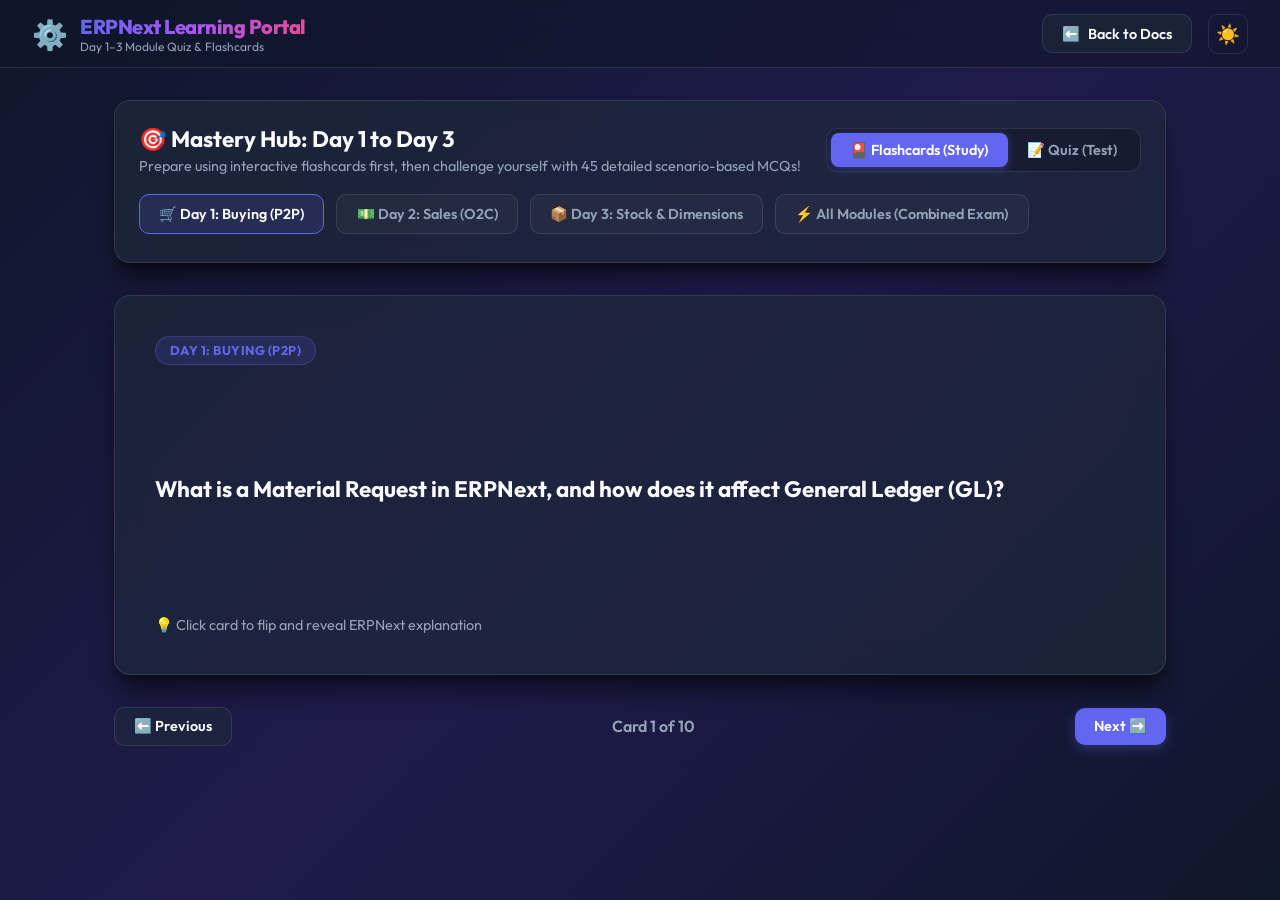
==== quizNow.html @ 6af9ea5b "Quiz Feature" ====
<!DOCTYPE html>
<html lang="en" data-theme="dark">
<head>
  <meta charset="UTF-8">
  <meta name="viewport" content="width=device-width, initial-scale=1.0">
  <title>ERPNext Mastery Quiz & Flashcards (Day 1-3)</title>
  <!-- Google Fonts -->
  <link rel="preconnect" href="https://fonts.googleapis.com">
  <link rel="preconnect" href="https://fonts.gstatic.com" crossorigin>
  <link href="https://fonts.googleapis.com/css2?family=Outfit:wght@300;400;500;600;700;800&family=JetBrains+Mono:wght@400;500;600&display=swap" rel="stylesheet">
  
  <style>
    :root {
      --bg-gradient: linear-gradient(135deg, #0f172a 0%, #1e1b4b 50%, #0f172a 100%);
      --bg-card: rgba(30, 41, 59, 0.7);
      --bg-card-hover: rgba(51, 65, 85, 0.8);
      --border-color: rgba(255, 255, 255, 0.1);
      --text-main: #f8fafc;
      --text-muted: #94a3b8;
      --accent-primary: #6366f1;
      --accent-hover: #4f46e5;
      --accent-light: rgba(99, 102, 241, 0.15);
      
      --color-correct: #10b981;
      --color-correct-bg: rgba(16, 185, 129, 0.15);
      --color-correct-border: #10b981;
      
      --color-wrong: #f43f5e;
      --color-wrong-bg: rgba(244, 63, 94, 0.15);
      --color-wrong-border: #f43f5e;
      
      --color-info: #3b82f6;
      --color-info-bg: rgba(59, 130, 246, 0.15);
      
      --shadow-lg: 0 20px 25px -5px rgba(0, 0, 0, 0.5), 0 8px 10px -6px rgba(0, 0, 0, 0.5);
      --radius: 16px;
    }

    [data-theme="light"] {
      --bg-gradient: linear-gradient(135deg, #f8fafc 0%, #e2e8f0 50%, #f1f5f9 100%);
      --bg-card: rgba(255, 255, 255, 0.85);
      --bg-card-hover: rgba(241, 245, 249, 0.95);
      --border-color: rgba(0, 0, 0, 0.1);
      --text-main: #0f172a;
      --text-muted: #64748b;
      --accent-primary: #4f46e5;
      --accent-hover: #4338ca;
      --accent-light: rgba(79, 70, 229, 0.1);
      
      --color-correct-bg: rgba(16, 185, 129, 0.12);
      --color-wrong-bg: rgba(244, 63, 94, 0.12);
      --shadow-lg: 0 20px 25px -5px rgba(0, 0, 0, 0.08);
    }

    * {
      box-sizing: border-box;
      margin: 0;
      padding: 0;
      font-family: 'Outfit', -apple-system, BlinkMacSystemFont, sans-serif;
    }

    body {
      background: var(--bg-gradient);
      color: var(--text-main);
      min-height: 100vh;
      display: flex;
      flex-direction: column;
      padding-bottom: 3rem;
      transition: background 0.3s ease;
    }

    code, pre {
      font-family: 'JetBrains Mono', monospace;
    }

    /* Top Navigation Header */
    .header {
      background: rgba(15, 23, 42, 0.6);
      backdrop-filter: blur(16px);
      border-bottom: 1px solid var(--border-color);
      position: sticky;
      top: 0;
      z-index: 100;
      padding: 0.85rem 2rem;
      display: flex;
      justify-content: space-between;
      align-items: center;
    }

    .brand {
      display: flex;
      align-items: center;
      gap: 0.75rem;
      text-decoration: none;
      color: var(--text-main);
    }

    .brand-logo {
      font-size: 1.8rem;
    }

    .brand-title {
      font-size: 1.25rem;
      font-weight: 800;
      letter-spacing: -0.5px;
      background: linear-gradient(90deg, #6366f1, #a855f7, #ec4899);
      -webkit-background-clip: text;
      -webkit-text-fill-color: transparent;
    }

    .header-actions {
      display: flex;
      align-items: center;
      gap: 1rem;
    }

    .btn {
      padding: 0.6rem 1.2rem;
      border-radius: 10px;
      font-weight: 600;
      font-size: 0.9rem;
      cursor: pointer;
      border: none;
      transition: all 0.2s ease;
      display: inline-flex;
      align-items: center;
      gap: 0.5rem;
      text-decoration: none;
    }

    .btn-primary {
      background: var(--accent-primary);
      color: #fff;
      box-shadow: 0 4px 12px rgba(99, 102, 241, 0.3);
    }

    .btn-primary:hover {
      background: var(--accent-hover);
      transform: translateY(-2px);
    }

    .btn-secondary {
      background: var(--bg-card);
      color: var(--text-main);
      border: 1px solid var(--border-color);
    }

    .btn-secondary:hover {
      background: var(--bg-card-hover);
      transform: translateY(-1px);
    }

    .theme-toggle-btn {
      background: transparent;
      border: 1px solid var(--border-color);
      color: var(--text-main);
      width: 40px;
      height: 40px;
      border-radius: 10px;
      cursor: pointer;
      display: flex;
      align-items: center;
      justify-content: center;
      font-size: 1.2rem;
    }

    /* Container */
    .main-container {
      max-width: 1100px;
      margin: 2rem auto;
      padding: 0 1.5rem;
      width: 100%;
    }

    /* App Control Bar */
    .control-card {
      background: var(--bg-card);
      backdrop-filter: blur(12px);
      border: 1px solid var(--border-color);
      border-radius: var(--radius);
      padding: 1.5rem;
      margin-bottom: 2rem;
      box-shadow: var(--shadow-lg);
    }

    .control-header {
      display: flex;
      justify-content: space-between;
      align-items: center;
      flex-wrap: wrap;
      gap: 1rem;
      margin-bottom: 1.2rem;
    }

    .control-title {
      font-size: 1.4rem;
      font-weight: 700;
    }

    .mode-switch {
      display: flex;
      background: rgba(0, 0, 0, 0.2);
      padding: 4px;
      border-radius: 12px;
      border: 1px solid var(--border-color);
    }

    .mode-btn {
      padding: 0.5rem 1.2rem;
      border-radius: 8px;
      border: none;
      background: transparent;
      color: var(--text-muted);
      font-weight: 600;
      font-size: 0.9rem;
      cursor: pointer;
      transition: all 0.2s ease;
    }

    .mode-btn.active {
      background: var(--accent-primary);
      color: #fff;
      box-shadow: 0 2px 8px rgba(99, 102, 241, 0.4);
    }

    /* Module Tabs */
    .module-tabs {
      display: flex;
      gap: 0.75rem;
      overflow-x: auto;
      padding-bottom: 4px;
    }

    .module-tab {
      padding: 0.6rem 1.2rem;
      border-radius: 10px;
      border: 1px solid var(--border-color);
      background: rgba(255, 255, 255, 0.03);
      color: var(--text-muted);
      font-weight: 600;
      font-size: 0.9rem;
      cursor: pointer;
      white-space: nowrap;
      transition: all 0.2s ease;
    }

    .module-tab:hover {
      background: rgba(255, 255, 255, 0.08);
      color: var(--text-main);
    }

    .module-tab.active {
      background: var(--accent-light);
      border-color: var(--accent-primary);
      color: var(--text-main);
    }

    /* ------------------------------------------------------------- */
    /* FLASHCARD MODE STYLES                                         */
    /* ------------------------------------------------------------- */
    .flashcard-wrapper {
      perspective: 1000px;
      margin: 2rem 0;
    }

    .flashcard {
      width: 100%;
      min-height: 380px;
      position: relative;
      transform-style: preserve-3d;
      transition: transform 0.6s cubic-bezier(0.4, 0, 0.2, 1);
      cursor: pointer;
      border-radius: var(--radius);
    }

    .flashcard.flipped {
      transform: rotateY(180deg);
    }

    .flashcard-face {
      position: absolute;
      top: 0;
      left: 0;
      width: 100%;
      height: 100%;
      backface-visibility: hidden;
      border-radius: var(--radius);
      border: 1px solid var(--border-color);
      background: var(--bg-card);
      backdrop-filter: blur(16px);
      box-shadow: var(--shadow-lg);
      padding: 2.5rem;
      display: flex;
      flex-direction: column;
      justify-content: space-between;
    }

    .flashcard-back {
      transform: rotateY(180deg);
      background: rgba(15, 23, 42, 0.95);
      border-color: var(--accent-primary);
    }

    [data-theme="light"] .flashcard-back {
      background: #ffffff;
    }

    .flashcard-badge {
      align-self: flex-start;
      padding: 0.35rem 0.85rem;
      border-radius: 20px;
      font-size: 0.8rem;
      font-weight: 700;
      text-transform: uppercase;
      letter-spacing: 0.5px;
      background: var(--accent-light);
      color: var(--accent-primary);
      border: 1px solid rgba(99, 102, 241, 0.3);
    }

    .flashcard-question {
      font-size: 1.4rem;
      font-weight: 700;
      line-height: 1.5;
      margin: 1.5rem 0;
    }

    .flashcard-hint {
      color: var(--text-muted);
      font-size: 0.9rem;
      display: flex;
      align-items: center;
      gap: 0.5rem;
    }

    .flashcard-answer-text {
      font-size: 1.1rem;
      line-height: 1.6;
      color: var(--text-main);
    }

    .flashcard-analogy {
      background: rgba(59, 130, 246, 0.1);
      border-left: 4px solid var(--color-info);
      padding: 1rem;
      border-radius: 8px;
      margin-top: 1rem;
      font-size: 0.95rem;
    }

    .flashcard-controls {
      display: flex;
      justify-content: space-between;
      align-items: center;
      margin-top: 1.5rem;
    }

    /* ------------------------------------------------------------- */
    /* QUIZ MODE STYLES                                              */
    /* ------------------------------------------------------------- */
    .quiz-card {
      background: var(--bg-card);
      backdrop-filter: blur(12px);
      border: 1px solid var(--border-color);
      border-radius: var(--radius);
      padding: 2.5rem;
      box-shadow: var(--shadow-lg);
    }

    .quiz-header {
      display: flex;
      justify-content: space-between;
      align-items: center;
      margin-bottom: 1.5rem;
      padding-bottom: 1rem;
      border-bottom: 1px solid var(--border-color);
    }

    .quiz-progress-bar-container {
      width: 100%;
      height: 8px;
      background: rgba(255, 255, 255, 0.1);
      border-radius: 4px;
      overflow: hidden;
      margin-bottom: 2rem;
    }

    .quiz-progress-bar {
      height: 100%;
      background: linear-gradient(90deg, #6366f1, #a855f7);
      width: 0%;
      transition: width 0.3s ease;
    }

    .question-title {
      font-size: 1.35rem;
      font-weight: 700;
      line-height: 1.5;
      margin-bottom: 1.5rem;
    }

    .options-grid {
      display: grid;
      grid-template-columns: 1fr;
      gap: 1rem;
      margin-bottom: 2rem;
    }

    .option-btn {
      background: rgba(255, 255, 255, 0.03);
      border: 1px solid var(--border-color);
      border-radius: 12px;
      padding: 1.2rem;
      text-align: left;
      color: var(--text-main);
      font-size: 1rem;
      font-weight: 500;
      cursor: pointer;
      transition: all 0.2s ease;
      display: flex;
      align-items: center;
      gap: 1rem;
    }

    .option-btn:hover {
      background: rgba(99, 102, 241, 0.1);
      border-color: var(--accent-primary);
      transform: translateX(4px);
    }

    .option-btn.selected {
      background: var(--accent-light);
      border-color: var(--accent-primary);
      box-shadow: 0 0 0 2px var(--accent-primary);
    }

    .option-letter {
      width: 32px;
      height: 32px;
      border-radius: 8px;
      background: rgba(255, 255, 255, 0.1);
      display: flex;
      align-items: center;
      justify-content: center;
      font-weight: 700;
      font-size: 0.9rem;
      flex-shrink: 0;
    }

    .quiz-footer {
      display: flex;
      justify-content: space-between;
      align-items: center;
    }

    /* ------------------------------------------------------------- */
    /* RESULTS & REVIEW SCREEN                                       */
    /* ------------------------------------------------------------- */
    .results-card {
      background: var(--bg-card);
      backdrop-filter: blur(16px);
      border: 1px solid var(--border-color);
      border-radius: var(--radius);
      padding: 2.5rem;
      box-shadow: var(--shadow-lg);
    }

    .score-hero {
      text-align: center;
      padding: 2rem 1rem;
      background: rgba(0, 0, 0, 0.2);
      border-radius: var(--radius);
      margin-bottom: 2.5rem;
      border: 1px solid var(--border-color);
    }

    .score-number {
      font-size: 4rem;
      font-weight: 800;
      background: linear-gradient(90deg, #10b981, #3b82f6);
      -webkit-background-clip: text;
      -webkit-text-fill-color: transparent;
      margin: 0.5rem 0;
    }

    .score-badge {
      display: inline-block;
      padding: 0.5rem 1.5rem;
      border-radius: 20px;
      font-weight: 700;
      font-size: 1.1rem;
      margin-top: 1rem;
    }

    .review-filter-bar {
      display: flex;
      gap: 1rem;
      margin-bottom: 1.5rem;
      border-bottom: 1px solid var(--border-color);
      padding-bottom: 1rem;
    }

    .filter-btn {
      padding: 0.5rem 1rem;
      border-radius: 8px;
      border: 1px solid var(--border-color);
      background: transparent;
      color: var(--text-muted);
      cursor: pointer;
      font-weight: 600;
      font-size: 0.85rem;
    }

    .filter-btn.active {
      background: var(--accent-primary);
      color: #fff;
      border-color: var(--accent-primary);
    }

    /* Question Review Item */
    .review-item {
      border-radius: 14px;
      padding: 1.5rem;
      margin-bottom: 1.5rem;
      border: 1px solid var(--border-color);
      background: rgba(0, 0, 0, 0.15);
      transition: all 0.2s ease;
    }

    .review-item.is-correct {
      border-color: var(--color-correct-border);
      background: var(--color-correct-bg);
    }

    .review-item.is-wrong {
      border-color: var(--color-wrong-border);
      background: var(--color-wrong-bg);
    }

    .review-header {
      display: flex;
      justify-content: space-between;
      align-items: center;
      margin-bottom: 1rem;
    }

    .status-tag {
      padding: 0.3rem 0.8rem;
      border-radius: 20px;
      font-size: 0.8rem;
      font-weight: 700;
      text-transform: uppercase;
    }

    .status-tag.correct {
      background: var(--color-correct);
      color: #fff;
    }

    .status-tag.wrong {
      background: var(--color-wrong);
      color: #fff;
    }

    .review-question {
      font-weight: 700;
      font-size: 1.1rem;
      margin-bottom: 1rem;
      line-height: 1.5;
    }

    .review-choices {
      display: flex;
      flex-direction: column;
      gap: 0.6rem;
      margin-bottom: 1rem;
    }

    .review-choice {
      padding: 0.75rem 1rem;
      border-radius: 8px;
      font-size: 0.95rem;
      border: 1px solid transparent;
      display: flex;
      align-items: center;
      justify-content: space-between;
    }

    .review-choice.user-pick-wrong {
      background: rgba(244, 63, 94, 0.25);
      border-color: var(--color-wrong);
      color: #fff;
      font-weight: 600;
    }

    .review-choice.correct-choice {
      background: rgba(16, 185, 129, 0.25);
      border-color: var(--color-correct);
      color: #fff;
      font-weight: 600;
    }

    .review-explanation {
      background: rgba(0, 0, 0, 0.3);
      border-left: 3px solid var(--accent-primary);
      padding: 1rem;
      border-radius: 6px;
      font-size: 0.9rem;
      line-height: 1.6;
      margin-top: 1rem;
    }

    /* Responsive */
    @media (max-width: 768px) {
      .header {
        padding: 0.75rem 1rem;
      }
      .main-container {
        padding: 0 1rem;
      }
      .control-header {
        flex-direction: column;
        align-items: flex-start;
      }
      .flashcard {
        min-height: 420px;
      }
      .quiz-card, .results-card {
        padding: 1.5rem;
      }
    }
  </style>
</head>
<body>

  <!-- Top Header Navigation -->
  <header class="header">
    <a href="index.html" class="brand">
      <span class="brand-logo">⚙️</span>
      <div>
        <span class="brand-title">ERPNext Learning Portal</span>
        <div style="font-size: 0.75rem; color: var(--text-muted);">Day 1–3 Module Quiz & Flashcards</div>
      </div>
    </a>
    
    <div class="header-actions">
      <a href="index.html" class="btn btn-secondary">
        <span>⬅️</span> Back to Docs
      </a>
      <button class="theme-toggle-btn" id="theme-toggle" title="Toggle Light/Dark Theme">
        ☀️
      </button>
    </div>
  </header>

  <!-- Main Content Area -->
  <main class="main-container">
    
    <!-- Control Header Card -->
    <div class="control-card">
      <div class="control-header">
        <div>
          <div class="control-title">🎯 Mastery Hub: Day 1 to Day 3</div>
          <p style="color: var(--text-muted); font-size: 0.9rem; margin-top: 4px;">
            Prepare using interactive flashcards first, then challenge yourself with 45 detailed scenario-based MCQs!
          </p>
        </div>
        
        <!-- Mode Switcher -->
        <div class="mode-switch">
          <button class="mode-btn active" id="btn-mode-flashcards">🎴 Flashcards (Study)</button>
          <button class="mode-btn" id="btn-mode-quiz">📝 Quiz (Test)</button>
        </div>
      </div>

      <!-- Module Selector Tabs -->
      <div class="module-tabs">
        <button class="module-tab active" data-module="day1">🛒 Day 1: Buying (P2P)</button>
        <button class="module-tab" data-module="day2">💵 Day 2: Sales (O2C)</button>
        <button class="module-tab" data-module="day3">📦 Day 3: Stock & Dimensions</button>
        <button class="module-tab" data-module="all">⚡ All Modules (Combined Exam)</button>
      </div>
    </div>

    <!-- VIEW CONTAINER: FLASHCARD MODE -->
    <div id="view-flashcards">
      <div class="flashcard-wrapper">
        <div class="flashcard" id="flashcard-element">
          <!-- Card Front -->
          <div class="flashcard-face flashcard-front">
            <span class="flashcard-badge" id="fc-badge">Day 1: Buying</span>
            <div class="flashcard-question" id="fc-question">Loading Flashcard...</div>
            <div class="flashcard-hint">
              <span>💡 Click card to flip and reveal ERPNext explanation</span>
            </div>
          </div>

          <!-- Card Back -->
          <div class="flashcard-face flashcard-back">
            <span class="flashcard-badge" id="fc-badge-back">ERPNext Concept & GL Posting</span>
            <div class="flashcard-answer-text" id="fc-answer">Answer loading...</div>
            <div class="flashcard-analogy" id="fc-analogy">Analogy loading...</div>
            <div class="flashcard-hint" style="color: var(--accent-primary);">
              <span>🔄 Click card again to flip back</span>
            </div>
          </div>
        </div>
      </div>

      <!-- Flashcard Navigation Controls -->
      <div class="flashcard-controls">
        <button class="btn btn-secondary" id="fc-prev-btn">⬅️ Previous</button>
        <span style="font-weight: 600; color: var(--text-muted);" id="fc-counter">Card 1 of 10</span>
        <button class="btn btn-primary" id="fc-next-btn">Next ➡️</button>
      </div>
    </div>

    <!-- VIEW CONTAINER: QUIZ MODE -->
    <div id="view-quiz" style="display: none;">
      <div class="quiz-card">
        <div class="quiz-header">
          <div>
            <span class="flashcard-badge" id="quiz-badge">Day 1 Quiz</span>
            <span style="font-size: 0.9rem; color: var(--text-muted); margin-left: 0.5rem;" id="quiz-question-num">Question 1 of 15</span>
          </div>
          <button class="btn btn-secondary" id="quiz-reset-btn" style="font-size: 0.8rem; padding: 0.4rem 0.8rem;">Restart</button>
        </div>

        <!-- Progress Bar -->
        <div class="quiz-progress-bar-container">
          <div class="quiz-progress-bar" id="quiz-progress-bar"></div>
        </div>

        <!-- Question Body -->
        <div class="question-title" id="quiz-question-text">
          Question text loading...
        </div>

        <!-- MCQ Options Grid -->
        <div class="options-grid" id="quiz-options-grid">
          <!-- Dynamically populated -->
        </div>

        <!-- Quiz Footer Controls -->
        <div class="quiz-footer">
          <button class="btn btn-secondary" id="quiz-prev-btn" disabled>⬅️ Back</button>
          <button class="btn btn-primary" id="quiz-next-btn" disabled>Next Question ➡️</button>
        </div>
      </div>
    </div>

    <!-- VIEW CONTAINER: QUIZ RESULTS & REVIEW -->
    <div id="view-results" style="display: none;">
      <div class="results-card">
        <!-- Score Hero Header -->
        <div class="score-hero">
          <div style="font-size: 1.1rem; font-weight: 600; color: var(--text-muted);">Quiz Completed!</div>
          <div class="score-number" id="res-score-percentage">0%</div>
          <div style="font-size: 1.1rem; color: var(--text-main);" id="res-score-detail">You scored 0 out of 15</div>
          <div class="score-badge" id="res-grade-badge" style="background: var(--accent-light); color: var(--accent-primary);">Grade</div>
        </div>

        <!-- Filter Review Options -->
        <div class="review-filter-bar">
          <button class="filter-btn active" data-filter="all">All MCQs (<span id="cnt-all">15</span>)</button>
          <button class="filter-btn" data-filter="wrong" style="color: var(--color-wrong);">Wrong Only 🔴 (<span id="cnt-wrong">0</span>)</button>
          <button class="filter-btn" data-filter="correct" style="color: var(--color-correct);">Correct Only 🟢 (<span id="cnt-correct">0</span>)</button>
        </div>

        <!-- Detailed MCQs Review Breakdown -->
        <div id="results-review-container">
          <!-- Dynamically populated review cards -->
        </div>

        <!-- Action Buttons -->
        <div style="display: flex; gap: 1rem; margin-top: 2rem; justify-content: center;">
          <button class="btn btn-secondary" id="btn-retake-quiz">🔄 Retake Quiz</button>
          <button class="btn btn-primary" id="btn-back-to-flashcards">🎴 Revise Flashcards</button>
        </div>
      </div>
    </div>

  </main>

  <!-- DATA & APPLICATION LOGIC -->
  <script>
    // =========================================================================
    // 1. DATASETS: FLASHCARDS (30 Total: 10 per day)
    // =========================================================================
    const flashcardsData = {
      day1: [
        {
          module: "Day 1: Buying (P2P)",
          question: "What is a Material Request in ERPNext, and how does it affect General Ledger (GL)?",
          answer: "A Material Request is an internal document created by a department/godown to state stock demand. It does NOT generate any General Ledger (GL) accounting entries and does not move physical stock. It simply updates item status to 'Indented'.",
          analogy: "Urdu Analogy: Godown manager dukan wale ko bolta hai ke 10 laptops chahiye. Yeh internal khabar hai, abhi supplier se koi khareedari nahi hui."
        },
        {
          module: "Day 1: Buying (P2P)",
          question: "Does a Purchase Order (PO) affect company financial ledgers or stock levels?",
          answer: "No! A Purchase Order is a legally binding contract sent to the supplier confirming pricing and quantity. It updates 'Ordered Qty' in stock reports but creates NO GL posting and NO stock physical movement.",
          analogy: "Urdu Analogy: Supplier ko formal order email bheji. Agreement ban gaya par abhi tak laptops dukan mein nahi aaye aur na hi paise diye gaye."
        },
        {
          module: "Day 1: Buying (P2P)",
          question: "What exact GL accounting entry occurs when Goods Receipt Note (GRN / Purchase Receipt) is submitted?",
          answer: "Debit: Stock In Hand (Asset) [Increases inventory value]\nCredit: Stock Received But Not Billed (Temporary Liability) [Records unbilled arrival].",
          analogy: "Urdu Analogy: Laptops godown mein physically aa gaye. Stock asset barh gaya lekin bill pending hone ki wajah se temporary liability create hui."
        },
        {
          module: "Day 1: Buying (P2P)",
          question: "Why is the 'Stock Received But Not Billed' account used during Purchase Receipt?",
          answer: "It acts as a temporary clearing liability account. Because goods have arrived (Asset increased) but the supplier hasn't sent the official invoice yet, accounting standards require matching inventory with an offset clearing liability.",
          analogy: "Urdu Analogy: Yeh holding account hai jo tab tak rehta hai jab tak supplier ka original bill (Invoice) system mein na charh jaye."
        },
        {
          module: "Day 1: Buying (P2P)",
          question: "What exact GL accounting entry occurs when a Purchase Invoice is posted after a Purchase Receipt?",
          answer: "Debit: Stock Received But Not Billed (Clears Temporary Liability)\nCredit: Creditors / Accounts Payable (Establishes Formal Legal Liability).",
          analogy: "Urdu Analogy: Supplier ka bill aa gaya! Temporary liability ko khatam karke supplier ki permanent payable debt (Creditors) record kar li."
        },
        {
          module: "Day 1: Buying (P2P)",
          question: "What exact GL accounting entry occurs during Payment Entry in the P2P cycle?",
          answer: "Debit: Creditors / Accounts Payable (Reduces Liability)\nCredit: Bank / Cash Account (Reduces Asset).",
          analogy: "Urdu Analogy: Bank se check/online transfer karke supplier ke paise chuka diye. Debt clear ho gayi, cash kam ho gaya."
        },
        {
          module: "Day 1: Buying (P2P)",
          question: "What happens if you post a Purchase Invoice directly without creating a Purchase Receipt first?",
          answer: "ERPNext will directly Debit 'Stock In Hand' (Asset) and Credit 'Creditors / Accounts Payable' (Liability), skipping the temporary 'Stock Received But Not Billed' account.",
          analogy: "Urdu Analogy: Customer laptops aur bill ek sath le kar dukan par aa gaya. Direct stock asset aur direct payable book ho gaye."
        },
        {
          module: "Day 1: Buying (P2P)",
          question: "How do Landed Costs (freight, custom duty, transportation) affect Stock Valuation?",
          answer: "Landed Cost Vouchers distribute shipping/custom fees into the item's valuation rate, increasing Stock In Hand (Asset) without increasing item quantity.",
          analogy: "Urdu Analogy: Laptop Rs 40,000 ka tha par Rs 2,000 import duty lagi. Ab laptop ki per-unit cost Rs 42,000 record hogi."
        },
        {
          module: "Day 1: Buying (P2P)",
          question: "Where is 'Stock Received But Not Billed' classified in Financial Statements?",
          answer: "It is classified under Current Liabilities in the Balance Sheet until resolved by a Purchase Invoice.",
          analogy: "Urdu Analogy: Balance sheet ke Liabilities section mein show hota hai jab tak invoice clear na ho."
        },
        {
          module: "Day 1: Buying (P2P)",
          question: "What is a Debit Note in the Buying cycle?",
          answer: "A Debit Note is a Purchase Return document issued to a supplier when returning defective stock, reversing the invoice payable and reducing stock asset.",
          analogy: "Urdu Analogy: Damaged laptop wapis supplier ko bhej kar uske bill mein se paise katwana."
        }
      ],
      day2: [
        {
          module: "Day 2: Sales (O2C)",
          question: "What is a Sales Order, and what stock report parameter does it update?",
          answer: "A Sales Order confirms a customer's order. It makes NO General Ledger postings. It updates 'Reserved Qty' in stock balance to reserve inventory for that customer.",
          analogy: "Urdu Analogy: Customer ne laptop confirm kar diya ke kal lene aayega. Stock side par kar diya (Reserved) takay koi aur na le le."
        },
        {
          module: "Day 2: Sales (O2C)",
          question: "What exact GL accounting entry occurs when a Delivery Note is posted?",
          answer: "Debit: Cost of Goods Sold - COGS (Expense) [at purchasing valuation rate]\nCredit: Stock In Hand (Asset) [at purchasing valuation rate].",
          analogy: "Urdu Analogy: Laptop dukan se nikal kar customer ko de diya. Physical stock kam ho gaya aur unki cost COGS expense ban gayi."
        },
        {
          module: "Day 2: Sales (O2C)",
          question: "Why is Cost of Goods Sold (COGS) recorded during Delivery Note instead of Sales Invoice?",
          answer: "Matching Principle! COGS must be recorded the moment inventory physically leaves the warehouse to reflect real-time inventory reduction.",
          analogy: "Urdu Analogy: Jis waqt maal godown se nikla, usi waqt stock asset ko expense (COGS) mein convert kiya jata hai."
        },
        {
          module: "Day 2: Sales (O2C)",
          question: "What exact GL accounting entry occurs when a Sales Invoice is posted?",
          answer: "Debit: Debtors / Accounts Receivable (Asset) [at selling rate]\nCredit: Sales Revenue (Income) [at selling rate].",
          analogy: "Urdu Analogy: Customer ko official bill pakda diya (e.g. Rs 60,000). Receivable asset ban gaya aur sales income book ho gayi."
        },
        {
          module: "Day 2: Sales (O2C)",
          question: "What exact GL entry occurs when Payment Entry is received from a customer?",
          answer: "Debit: Bank / Cash Account (Asset)\nCredit: Debtors / Accounts Receivable (Asset).",
          analogy: "Urdu Analogy: Customer ne bank transfer ya cash de diya. Bank balance barh gaya, customer ka udhaar (Receivable) clear ho gaya."
        },
        {
          module: "Day 2: Sales (O2C)",
          question: "How is Gross Profit calculated in ERPNext Order-to-Cash process?",
          answer: "Gross Profit = Sales Revenue - Cost of Goods Sold (COGS). Example: Selling 5 Laptops @ Rs 60k (Rs 300k Revenue) - Cost @ Rs 40k (Rs 200k COGS) = Rs 100k Gross Profit.",
          analogy: "Urdu Analogy: Kitne ka becha (Revenue) minus kitne ka khareeda tha (COGS) = Munafa (Gross Profit)."
        },
        {
          module: "Day 2: Sales (O2C)",
          question: "What happens if a Sales Invoice is created directly without a Delivery Note?",
          answer: "ERPNext combines both steps into one: it debits Debtors & COGS, and credits Sales Revenue & Stock In Hand simultaneously.",
          analogy: "Urdu Analogy: Customer counter par aaya, cash/invoice diya aur laptop turant le gaya. Single step sale."
        },
        {
          module: "Day 2: Sales (O2C)",
          question: "What is a Credit Note in the Sales cycle?",
          answer: "A Credit Note is a Sales Return document. It reverses the customer's invoice balance (reduces Debtors) and puts returned items back into Stock Asset.",
          analogy: "Urdu Analogy: Customer ne laptop wapis kar diya. Uska bill cancel hua aur laptop wapis godown stock mein aa gaya."
        },
        {
          module: "Day 2: Sales (O2C)",
          question: "Does customer advance payment generate a Sales Revenue entry?",
          answer: "No! Customer Advance is recorded as a Liability ('Advance from Customers') until the formal Sales Invoice is generated.",
          analogy: "Urdu Analogy: Advance paise pakadna income nahi hoti jab tak maal na becha jaye ya bill na bane."
        },
        {
          module: "Day 2: Sales (O2C)",
          question: "Where does Cost of Goods Sold (COGS) appear in Financial Statements?",
          answer: "COGS appears on the Profit & Loss (P&L) Statement as a direct operating cost subtracted from Gross Revenue.",
          analogy: "Urdu Analogy: P&L statement mein Gross Revenue ke theek neeche expense ke taur par minus hota hai."
        }
      ],
      day3: [
        {
          module: "Day 3: Stock & Dimensions",
          question: "What is a Material Issue entry in ERPNext Stock Module?",
          answer: "Material Issue is used to remove inventory from a warehouse for internal company use (e.g. employee laptops, R&D testing, or scrapped damaged goods).",
          analogy: "Urdu Analogy: Office staff ke use ke liye ya laptop tootne par stock se nikalna."
        },
        {
          module: "Day 3: Stock & Dimensions",
          question: "What is the exact GL accounting entry for a Material Issue?",
          answer: "Debit: Expense Account (e.g. IT Expense / Stock Adjustment)\nCredit: Stock In Hand (Asset).",
          analogy: "Urdu Analogy: Stock asset kam ho jata hai aur uski valuation value IT Expense ledger mein chali jati hai."
        },
        {
          module: "Day 3: Stock & Dimensions",
          question: "What is a Material Transfer entry in ERPNext?",
          answer: "Material Transfer moves physical stock between two internal warehouses (e.g. Stores Warehouse to Retail Shop Warehouse).",
          analogy: "Urdu Analogy: Main godown se nikal kar shop ke godown mein rakhna."
        },
        {
          module: "Day 3: Stock & Dimensions",
          question: "What is the net financial asset impact of a standard Material Transfer within the same company?",
          answer: "Zero Net Impact on Total Assets! Target Warehouse Stock In Hand is Debited and Source Warehouse Stock In Hand is Credited. Total Balance Sheet stock asset value stays identical.",
          analogy: "Urdu Analogy: Ek jeb se nikal kar dusri jeb mein rakhna. Total malikana worth same rehti hai."
        },
        {
          module: "Day 3: Stock & Dimensions",
          question: "What is a Material Receipt entry in ERPNext?",
          answer: "Material Receipt brings stock into a warehouse without buying from a supplier (e.g. opening stock initialization, audit surplus, or sample gifts).",
          analogy: "Urdu Analogy: Audit mein extra laptop nikla ya opening stock system mein daalna."
        },
        {
          module: "Day 3: Stock & Dimensions",
          question: "What is the exact GL accounting entry for a Material Receipt?",
          answer: "Debit: Stock In Hand (Asset)\nCredit: Stock Adjustment / Temporary Opening Account.",
          analogy: "Urdu Analogy: Stock asset barh gaya aur offset credit gain/adjustment account ko mil gaya."
        },
        {
          module: "Day 3: Stock & Dimensions",
          question: "What are Accounting Dimensions in ERPNext?",
          answer: "Accounting Dimensions are custom tagging fields (like Department, Branch, Territory, Project) attached to financial transactions for multi-dimensional reporting.",
          analogy: "Urdu Analogy: Har kharcha par tag lagana (e.g. 'Marketing Dept') takay Chart of Accounts ko faltu bara na karna pare."
        },
        {
          module: "Day 3: Stock & Dimensions",
          question: "Why use Accounting Dimensions instead of expanding Chart of Accounts (COA)?",
          answer: "Expanding COA leads to hundreds of duplicate ledger accounts (e.g., Office Expense - HR, Office Expense - Sales). Dimensions keep COA clean with 1 account tagged dynamically.",
          analogy: "Urdu Analogy: 10 alag khate kholne ki bajaye 1 khata rakho aur transaction karte waqt tag/dimension select kar lo."
        },
        {
          module: "Day 3: Stock & Dimensions",
          question: "Which Accounting Dimensions are built-in by default in ERPNext?",
          answer: "Cost Center and Project are pre-built system dimensions available across almost all vouchers.",
          analogy: "Urdu Analogy: Cost Center aur Project ERPNext mein pehle se bani hui default dimensions hain."
        },
        {
          module: "Day 3: Stock & Dimensions",
          question: "How do Dimensions enhance Profit & Loss (P&L) reporting?",
          answer: "They allow instant filtering of P&L and General Ledger reports by Department, Branch, or Project to measure granular department-wise profitability.",
          analogy: "Urdu Analogy: Aap P&L khol kar dekh sakte hain ke sirf HR Department ka total kharcha kitna hua."
        }
      ]
    };

    // Combine all flashcards for 'all' tab
    flashcardsData.all = [
      ...flashcardsData.day1,
      ...flashcardsData.day2,
      ...flashcardsData.day3
    ];

    // =========================================================================
    // 2. DATASETS: QUIZ MCQS (45 Total: 15 per day)
    // =========================================================================
    const quizData = {
      day1: [
        {
          question: "1. A Godown Manager creates a Material Request for 10 Laptops in ERPNext. What is the immediate effect on the General Ledger (GL) and Stock Asset?",
          options: [
            "A) Debit Stock In Hand Rs 400,000 and Credit Accounts Payable",
            "B) Debit Stock Received But Not Billed and Credit Bank",
            "C) No GL posting occurs and physical stock stays unchanged (Status becomes 'Indented')",
            "D) Stock Asset increases and Ordered Qty decreases"
          ],
          correct: 2,
          explanation: "Material Request is purely an internal demand document. It does NOT generate any accounting entries (No GL Posting) and does NOT change physical warehouse stock."
        },
        {
          question: "2. When a Purchase Order (PO) is submitted to a supplier, which of the following statements is TRUE?",
          options: [
            "A) It is legally binding and updates 'Ordered Qty' in stock reports, but creates NO GL entry",
            "B) It debits Accounts Payable and credits Bank immediately",
            "C) It increases physical Stock In Hand in the warehouse",
            "D) It credits Stock Received But Not Billed"
          ],
          correct: 0,
          explanation: "A Purchase Order is a legally binding contract that reserves supplier commitment and updates 'Ordered Qty' in reports, but financial accounting and stock assets remain unaffected until goods arrive."
        },
        {
          question: "3. 10 Laptops (value Rs 40,000 each) physically arrive at your warehouse and you submit a Purchase Receipt (GRN). What is the exact GL posting?",
          options: [
            "A) Dr: Creditors Rs 400,000 | Cr: Bank Rs 400,000",
            "B) Dr: Stock In Hand Rs 400,000 | Cr: Stock Received But Not Billed Rs 400,000",
            "C) Dr: Stock Received But Not Billed Rs 400,000 | Cr: Creditors Rs 400,000",
            "D) Dr: COGS Rs 400,000 | Cr: Stock In Hand Rs 400,000"
          ],
          correct: 1,
          explanation: "Purchase Receipt records physical stock entry into warehouse asset (Debit Stock In Hand) and offsets it against a temporary liability (Credit Stock Received But Not Billed)."
        },
        {
          question: "4. Why is the 'Stock Received But Not Billed' temporary account credited during Purchase Receipt?",
          options: [
            "A) To record profit on purchase",
            "B) To track temporary liability because physical stock has arrived but supplier bill is pending",
            "C) To pay tax to the government",
            "D) To decrease cash balance in bank"
          ],
          correct: 1,
          explanation: "Because goods have physically arrived (increasing Stock Asset), accounting rules require matching it with a temporary liability account until the formal supplier invoice arrives."
        },
        {
          question: "5. When the Accounts Department receives the official supplier invoice and posts a Purchase Invoice after Purchase Receipt, what GL entry occurs?",
          options: [
            "A) Dr: Stock Received But Not Billed | Cr: Creditors / Accounts Payable",
            "B) Dr: Stock In Hand | Cr: Cash",
            "C) Dr: Creditors | Cr: Stock Received But Not Billed",
            "D) Dr: Sales Revenue | Cr: Debtors"
          ],
          correct: 0,
          explanation: "The Purchase Invoice clears the temporary liability 'Stock Received But Not Billed' (Debit) and establishes the formal legal debt in 'Creditors / Accounts Payable' (Credit)."
        },
        {
          question: "6. During Payment Entry in Procure-to-Pay (P2P), Rs 400,000 is transferred from Bank to Supplier. What is the GL entry?",
          options: [
            "A) Dr: Bank Account | Cr: Creditors",
            "B) Dr: Creditors / Accounts Payable | Cr: Bank / Cash Account",
            "C) Dr: Stock In Hand | Cr: Bank",
            "D) Dr: COGS | Cr: Bank"
          ],
          correct: 1,
          explanation: "Payment Entry settles the payable obligation: Debiting Creditors (reducing liability to 0) and Crediting Bank (reducing cash asset)."
        },
        {
          question: "7. If you create a Purchase Invoice directly WITHOUT making a Purchase Receipt first, how does ERPNext post to the GL?",
          options: [
            "A) It blocks the user and throws an error",
            "B) Direct Dr: Stock In Hand | Cr: Creditors / Accounts Payable",
            "C) Dr: Stock Received But Not Billed | Cr: Bank",
            "D) Dr: Expense | Cr: Stock In Hand"
          ],
          correct: 1,
          explanation: "When Purchase Receipt is bypassed, ERPNext posts directly between Stock Asset and Accounts Payable liability."
        },
        {
          question: "8. Freight charges of Rs 20,000 were incurred while importing laptops. If added via Landed Cost Voucher, how does it affect stock?",
          options: [
            "A) Increases laptop quantity by 2 units",
            "B) Increases total valuation value of Stock In Hand without changing quantity",
            "C) Decreases Stock In Hand value",
            "D) Posts directly to Sales Revenue"
          ],
          correct: 1,
          explanation: "Landed Cost Vouchers distribute additional landing costs (freight, duties) into item valuation rates, increasing inventory asset value without adding item quantities."
        },
        {
          question: "9. Where is the 'Stock Received But Not Billed' balance listed on company Financial Statements?",
          options: [
            "A) Profit & Loss Expense",
            "B) Balance Sheet -> Current Liabilities",
            "C) Balance Sheet -> Fixed Assets",
            "D) Cash Flow Operating Income"
          ],
          correct: 1,
          explanation: "It represents an unbilled goods obligation, classified under Current Liabilities on the Balance Sheet."
        },
        {
          question: "10. What document is created in ERPNext when returning defective laptops back to the supplier after receiving invoice?",
          options: [
            "A) Delivery Note",
            "B) Credit Note",
            "C) Debit Note (Purchase Return)",
            "D) Material Request"
          ],
          correct: 2,
          explanation: "A Debit Note is a Purchase Return document that reduces Accounts Payable and reverses inventory."
        },
        {
          question: "11. What is the stock status of an item after submitting a Purchase Order?",
          options: [
            "A) Indented",
            "B) Reserved",
            "C) Ordered",
            "D) Issued"
          ],
          correct: 2,
          explanation: "Submitting a PO updates the Stock Status to 'Ordered Qty' in stock inventory reports."
        },
        {
          question: "12. In P2P cycle, if supplier requests 20% advance payment before shipping laptops, which document records this in ERPNext?",
          options: [
            "A) Purchase Order",
            "B) Payment Entry with Type 'Pay' against PO (Advance)",
            "C) Material Request",
            "D) Stock Entry"
          ],
          correct: 1,
          explanation: "Payment Entry with 'Advance' against PO records advance payment to supplier before invoice is generated."
        },
        {
          question: "13. What happens to 'Stock Received But Not Billed' once Purchase Invoice is submitted?",
          options: [
            "A) It doubles in value",
            "B) Its balance drops to zero as it gets cleared by Debit entry",
            "C) It transfers to Sales Income",
            "D) It turns into an Asset"
          ],
          correct: 1,
          explanation: "Posting the Purchase Invoice debits the temporary account, reducing its liability balance to zero."
        },
        {
          question: "14. True or False: Material Request requires supplier selection before saving.",
          options: [
            "A) True",
            "B) False (It is an internal request, supplier is assigned during Purchase Order)"
          ],
          correct: 1,
          explanation: "False! Material Request is purely internal within the company. Supplier is selected later during Quotation/PO stage."
        },
        {
          question: "15. An auditor finds physical laptops in godown but no supplier invoice in system. Which temporary account balance reflects this discrepancy?",
          options: [
            "A) Debtors",
            "B) Stock Received But Not Billed",
            "C) Cost of Goods Sold",
            "D) Sales Revenue"
          ],
          correct: 1,
          explanation: "Goods received without invoice remain in 'Stock Received But Not Billed'."
        }
      ],
      day2: [
        {
          question: "1. A customer confirms an order for 5 Laptops. You create a Sales Order in ERPNext. What stock report field is updated?",
          options: [
            "A) Indented Qty",
            "B) Ordered Qty",
            "C) Reserved Qty (No GL posting made)",
            "D) Stock In Hand Qty"
          ],
          correct: 2,
          explanation: "Sales Order reserves stock for the customer by updating 'Reserved Qty' to prevent double selling, but generates NO GL posting."
        },
        {
          question: "2. When shipping 5 Laptops to customer via Delivery Note, what exact GL posting occurs?",
          options: [
            "A) Dr: Debtors | Cr: Sales Revenue",
            "B) Dr: Cost of Goods Sold (COGS) | Cr: Stock In Hand (at valuation rate)",
            "C) Dr: Bank | Cr: Debtors",
            "D) Dr: Stock In Hand | Cr: COGS"
          ],
          correct: 1,
          explanation: "Delivery Note records physical inventory outflow: Debiting COGS expense and Crediting Stock In Hand asset at valuation rate."
        },
        {
          question: "3. At what rate is Cost of Goods Sold (COGS) evaluated during Delivery Note?",
          options: [
            "A) Customer Selling Price (Rs 60,000)",
            "B) Item Purchase Valuation Rate (Rs 40,000)",
            "C) Market Retail Rate",
            "D) Zero Rate"
          ],
          correct: 1,
          explanation: "COGS is always recognized at the original purchase valuation rate (cost rate) to calculate true profit margins."
        },
        {
          question: "4. You issue a Sales Invoice of Rs 300,000 (5 Laptops @ Rs 60,000). What exact GL entry is created?",
          options: [
            "A) Dr: Debtors / Accounts Receivable Rs 300,000 | Cr: Sales Revenue Rs 300,000",
            "B) Dr: COGS Rs 300,000 | Cr: Stock In Hand Rs 300,000",
            "C) Dr: Bank Rs 300,000 | Cr: Debtors Rs 300,000",
            "D) Dr: Sales Revenue | Cr: Creditors"
          ],
          correct: 0,
          explanation: "Sales Invoice establishes legal customer receivable asset (Debit Debtors) and recognizes business revenue (Credit Sales Revenue)."
        },
        {
          question: "5. Customer pays Rs 300,000 via bank transfer. What is the GL entry for Payment Entry (O2C)?",
          options: [
            "A) Dr: Debtors | Cr: Bank",
            "B) Dr: Bank / Cash Account Rs 300,000 | Cr: Debtors / Accounts Receivable Rs 300,000",
            "C) Dr: Sales Revenue | Cr: Bank",
            "D) Dr: COGS | Cr: Debtors"
          ],
          correct: 1,
          explanation: "Receiving payment increases Bank asset (Debit) and clears customer receivable balance (Credit Debtors)."
        },
        {
          question: "6. Calculate Gross Profit: Sold 5 Laptops @ Rs 60,000 each (Total Sales: Rs 300,000). Laptops were bought @ Rs 40,000 each (Total COGS: Rs 200,000).",
          options: [
            "A) Rs 300,000",
            "B) Rs 200,000",
            "C) Rs 100,000",
            "D) Rs 500,000"
          ],
          correct: 2,
          explanation: "Gross Profit = Sales Revenue (Rs 300k) - COGS (Rs 200k) = Rs 100,000."
        },
        {
          question: "7. Why is COGS recorded at Delivery Note stage instead of Sales Invoice stage in ERPNext?",
          options: [
            "A) Because ERPNext requires it for tax calculation",
            "B) Matching Principle: COGS must be booked when physical stock leaves the godown",
            "C) To increase bank balance",
            "D) To decrease customer debt"
          ],
          correct: 1,
          explanation: "Inventory outflow happens at Delivery Note, so stock asset reduction and COGS expense recognition occur simultaneously."
        },
        {
          question: "8. What document is created when a customer returns 1 laptop after being invoiced?",
          options: [
            "A) Debit Note",
            "B) Credit Note (Sales Return)",
            "C) Material Issue",
            "D) Purchase Order"
          ],
          correct: 1,
          explanation: "A Credit Note is a Sales Return document that reduces customer debt and restores stock back to inventory."
        },
        {
          question: "9. Does issuing a Sales Order increase company Sales Revenue on the Profit & Loss statement?",
          options: [
            "A) Yes, immediately",
            "B) No, revenue is only booked when Sales Invoice is submitted"
          ],
          correct: 1,
          explanation: "Sales Order is an unearned agreement. Revenue is recognized only when Sales Invoice is posted."
        },
        {
          question: "10. Where does Debtors / Accounts Receivable appear in the Financial Statements?",
          options: [
            "A) Profit & Loss Income",
            "B) Balance Sheet -> Current Assets",
            "C) Balance Sheet -> Liabilities",
            "D) Cash Flow Financing"
          ],
          correct: 1,
          explanation: "Debtors represents money owed by customers to the company, classified as Current Assets."
        },
        {
          question: "11. If a customer pays 50% advance money upon booking a Sales Order, where is this advance credited in GL?",
          options: [
            "A) Sales Revenue",
            "B) Advance from Customers (Liability Account)",
            "C) Stock In Hand",
            "D) COGS"
          ],
          correct: 1,
          explanation: "Customer advance money is an unearned liability until the goods are invoiced."
        },
        {
          question: "12. What happens to 'Reserved Qty' when a Delivery Note is posted against a Sales Order?",
          options: [
            "A) Increases by 5",
            "B) Decreases (cleared) as reserved items are now physically delivered",
            "C) Stays permanently reserved",
            "D) Transfers to Indented Qty"
          ],
          correct: 1,
          explanation: "Delivery Note fulfills the Sales Order, clearing the Reserved Qty status."
        },
        {
          question: "13. In ERPNext, what is POS Invoice used for?",
          options: [
            "A) Long term buying contracts",
            "B) Retail Point-of-Sale direct sales combining Delivery, Invoice, and Payment in 1 step",
            "C) Supplier returns",
            "D) Manufacturing BOM"
          ],
          correct: 1,
          explanation: "POS Invoice simplifies counter retail sales by combining delivery, billing, and cash collection in one screen."
        },
        {
          question: "14. If a company sells laptops at a 10% cash discount, how is the net revenue recorded?",
          options: [
            "A) Full revenue without discount",
            "B) Sales Revenue is credited net of discount (or Discount Allowed expense account is debited)",
            "C) Discount is charged to supplier",
            "D) Stock asset increases"
          ],
          correct: 1,
          explanation: "Discounts reduce net Sales Revenue or are tracked separately under Discount Allowed expense."
        },
        {
          question: "15. What is the net balance of Debtors account after Payment Entry is fully settled?",
          options: [
            "A) Equal to total sale amount",
            "B) Zero (0)",
            "C) Negative balance",
            "D) Equal to COGS"
          ],
          correct: 1,
          explanation: "Full payment clears customer receivable balance back to zero."
        }
      ],
      day3: [
        {
          question: "1. What is the primary purpose of a 'Material Issue' stock entry in ERPNext?",
          options: [
            "A) Buying stock from supplier",
            "B) Issuing inventory internally for office use, employee laptops, R&D, or scrapping damaged items",
            "C) Selling laptops to retail customers",
            "D) Transferring stock between warehouses"
          ],
          correct: 1,
          explanation: "Material Issue is used for internal stock consumption or scrapping, removing goods from warehouse inventory."
        },
        {
          question: "2. What exact GL entry occurs when posting a Material Issue for 10 Laptops (val 50k each) used by Marketing Dept?",
          options: [
            "A) Dr: IT Expense Rs 500,000 | Cr: Stock In Hand (Stores) Rs 500,000",
            "B) Dr: Stock In Hand | Cr: IT Expense",
            "C) Dr: Debtors | Cr: Sales Revenue",
            "D) Dr: Creditors | Cr: Bank"
          ],
          correct: 0,
          explanation: "Material Issue reduces Stock Asset (Credit Stock In Hand) and charges item value to Expense (Debit IT Expense)."
        },
        {
          question: "3. What is the net financial impact on Total Company Assets during a standard Material Transfer between internal warehouses?",
          options: [
            "A) Total Assets increase by Rs 500,000",
            "B) Total Assets decrease by Rs 500,000",
            "C) Zero Net Impact! (Target Warehouse asset +500k, Source Warehouse asset -500k)",
            "D) Profit increases"
          ],
          correct: 2,
          explanation: "Internal transfers move stock within company boundaries. Target stock asset increases while source decreases equally, leaving total net assets unchanged."
        },
        {
          question: "4. When is a 'Material Receipt' stock entry used in ERPNext?",
          options: [
            "A) Receiving goods against Purchase Order from supplier",
            "B) Receiving stock without supplier invoice (e.g. opening inventory initialization or audit surplus)",
            "C) Shipping goods to customer",
            "D) Scrapping damaged stock"
          ],
          correct: 1,
          explanation: "Material Receipt is for non-purchased stock entry such as opening balance or audit inventory gains."
        },
        {
          question: "5. What exact GL entry is posted during a Material Receipt entry?",
          options: [
            "A) Dr: Creditors | Cr: Stock In Hand",
            "B) Dr: Stock In Hand (Asset) | Cr: Stock Adjustment / Gain Account",
            "C) Dr: COGS | Cr: Bank",
            "D) Dr: Debtors | Cr: Sales Revenue"
          ],
          correct: 1,
          explanation: "Material Receipt increases Stock In Hand (Debit) and credits Stock Adjustment gain account."
        },
        {
          question: "6. What are Accounting Dimensions in ERPNext?",
          options: [
            "A) Physical length and weight of laptops",
            "B) Custom tagging fields (like Department, Branch, Project) attached to GL entries for multi-dimensional reporting",
            "C) Warehouse shelf locations",
            "D) Tax rate brackets"
          ],
          correct: 1,
          explanation: "Accounting Dimensions allow tagging financial vouchers by department, branch, or project without cluttering Chart of Accounts."
        },
        {
          question: "7. Why is using Accounting Dimensions better than creating sub-accounts in the Chart of Accounts (COA)?",
          options: [
            "A) COA cannot track money",
            "B) Dimensions prevent COA inflation (e.g. 1 Office Expense account tagged dynamically vs 20 duplicate accounts)",
            "C) Dimensions double company profit",
            "D) Dimensions eliminate taxes"
          ],
          correct: 1,
          explanation: "Dimensions keep COA clean and structured while offering full department-level reporting."
        },
        {
          question: "8. Which two Accounting Dimensions are pre-built by default in ERPNext?",
          options: [
            "A) Department & Branch",
            "B) Cost Center & Project",
            "C) Supplier & Customer",
            "D) Warehouse & Item"
          ],
          correct: 1,
          explanation: "Cost Center and Project are standard built-in dimensions in ERPNext."
        },
        {
          question: "9. If you issue laptops for HR team and tag 'HR Department' dimension, how can management view this later?",
          options: [
            "A) Filter General Ledger or Profit & Loss report by 'HR Department' dimension",
            "B) It cannot be viewed",
            "C) Only on Stock Summary report",
            "D) On Bank Statement only"
          ],
          correct: 0,
          explanation: "Financial reports in ERPNext allow filtering by any accounting dimension for granular analysis."
        },
        {
          question: "10. What stock valuation methods are supported in ERPNext stock entries?",
          options: [
            "A) FIFO (First In First Out) and Moving Average",
            "B) Random guessing",
            "C) Fixed static rate only",
            "D) Selling price valuation"
          ],
          correct: 0,
          explanation: "ERPNext supports FIFO and Moving Average valuation methods for perpetual inventory accounting."
        },
        {
          question: "11. What is perpetual inventory system in ERPNext?",
          options: [
            "A) Stock entries automatically post matching Real-Time General Ledger entries",
            "B) Manual ledger posting at end of year only",
            "C) No stock ledger tracking",
            "D) Counting stock by hand daily"
          ],
          correct: 0,
          explanation: "Perpetual inventory synchronizes physical stock movements with real-time General Ledger accounting postings."
        },
        {
          question: "12. If 2 laptops are broken during warehouse transit, which entry should be posted?",
          options: [
            "A) Material Receipt",
            "B) Material Issue (Scrap / Loss Expense)",
            "C) Sales Order",
            "D) Purchase Receipt"
          ],
          correct: 1,
          explanation: "Material Issue removes damaged items from inventory and charges them as expense."
        },
        {
          question: "13. True or False: Material Transfer between warehouses in 2 different companies creates GL postings.",
          options: [
            "A) True (Cross-company transfers require inter-company GL entries)",
            "B) False"
          ],
          correct: 0,
          explanation: "True! Inter-company transfers involve legal entity boundaries, generating corresponding GL entries."
        },
        {
          question: "14. What tool is used in ERPNext to sync physical stock count with system stock count after annual audit?",
          options: [
            "A) Stock Reconciliation",
            "B) Purchase Order",
            "C) Sales Invoice",
            "D) Payment Entry"
          ],
          correct: 0,
          explanation: "Stock Reconciliation allows updating physical count and valuation to match actual physical audit counts."
        },
        {
          question: "15. Does creating a Custom Accounting Dimension require modifying core ERPNext Python code?",
          options: [
            "A) Yes",
            "B) No, it can be created directly from Doctype 'Accounting Dimension' in UI"
          ],
          correct: 1,
          explanation: "No! Accounting Dimensions are fully configurable via the ERPNext user interface."
        }
      ]
    };

    // Combine all questions for 'all' tab
    quizData.all = [
      ...quizData.day1,
      ...quizData.day2,
      ...quizData.day3
    ];

    // =========================================================================
    // 3. APPLICATION STATE & LOGIC
    // =========================================================================
    let currentModule = "day1"; // day1, day2, day3, all
    let currentMode = "flashcards"; // flashcards, quiz, results

    // Flashcard State
    let fcIndex = 0;
    let fcFlipped = false;

    // Quiz State
    let quizIndex = 0;
    let userAnswers = []; // Stores selected option index per question

    // DOM Elements
    const elThemeToggle = document.getElementById("theme-toggle");
    const elBtnModeFc = document.getElementById("btn-mode-flashcards");
    const elBtnModeQuiz = document.getElementById("btn-mode-quiz");
    const elModuleTabs = document.querySelectorAll(".module-tab");

    const elViewFc = document.getElementById("view-flashcards");
    const elViewQuiz = document.getElementById("view-quiz");
    const elViewResults = document.getElementById("view-results");

    // Flashcard DOM
    const elFcCard = document.getElementById("flashcard-element");
    const elFcBadge = document.getElementById("fc-badge");
    const elFcQuestion = document.getElementById("fc-question");
    const elFcAnswer = document.getElementById("fc-answer");
    const elFcAnalogy = document.getElementById("fc-analogy");
    const elFcCounter = document.getElementById("fc-counter");
    const elFcPrevBtn = document.getElementById("fc-prev-btn");
    const elFcNextBtn = document.getElementById("fc-next-btn");

    // Quiz DOM
    const elQuizBadge = document.getElementById("quiz-badge");
    const elQuizQuestionNum = document.getElementById("quiz-question-num");
    const elQuizProgressBar = document.getElementById("quiz-progress-bar");
    const elQuizQuestionText = document.getElementById("quiz-question-text");
    const elQuizOptionsGrid = document.getElementById("quiz-options-grid");
    const elQuizPrevBtn = document.getElementById("quiz-prev-btn");
    const elQuizNextBtn = document.getElementById("quiz-next-btn");
    const elQuizResetBtn = document.getElementById("quiz-reset-btn");

    // Results DOM
    const elResPercentage = document.getElementById("res-score-percentage");
    const elResScoreDetail = document.getElementById("res-score-detail");
    const elResGradeBadge = document.getElementById("res-grade-badge");
    const elReviewContainer = document.getElementById("results-review-container");
    const elCntAll = document.getElementById("cnt-all");
    const elCntWrong = document.getElementById("cnt-wrong");
    const elCntCorrect = document.getElementById("cnt-correct");
    const elFilterBtns = document.querySelectorAll(".filter-btn");

    // --- THEME TOGGLE ---
    elThemeToggle.addEventListener("click", () => {
      const activeTheme = document.documentElement.getAttribute("data-theme");
      const nextTheme = activeTheme === "dark" ? "light" : "dark";
      document.documentElement.setAttribute("data-theme", nextTheme);
      elThemeToggle.innerText = nextTheme === "dark" ? "☀️" : "🌙";
    });

    // --- MODULE TAB SWITCHING ---
    elModuleTabs.forEach(tab => {
      tab.addEventListener("click", () => {
        elModuleTabs.forEach(t => t.classList.remove("active"));
        tab.classList.add("active");
        currentModule = tab.getAttribute("data-module");
        
        // Reset states for selected module
        fcIndex = 0;
        fcFlipped = false;
        elFcCard.classList.remove("flipped");
        
        quizIndex = 0;
        userAnswers = [];

        if (currentMode === "flashcards") {
          renderFlashcard();
        } else {
          currentMode = "quiz";
          switchView("quiz");
          renderQuizQuestion();
        }
      });
    });

    // --- MODE SWITCHING ---
    elBtnModeFc.addEventListener("click", () => {
      currentMode = "flashcards";
      elBtnModeFc.classList.add("active");
      elBtnModeQuiz.classList.remove("active");
      switchView("flashcards");
      renderFlashcard();
    });

    elBtnModeQuiz.addEventListener("click", () => {
      currentMode = "quiz";
      elBtnModeQuiz.classList.add("active");
      elBtnModeFc.classList.remove("active");
      quizIndex = 0;
      userAnswers = [];
      switchView("quiz");
      renderQuizQuestion();
    });

    function switchView(viewName) {
      elViewFc.style.display = viewName === "flashcards" ? "block" : "none";
      elViewQuiz.style.display = viewName === "quiz" ? "block" : "none";
      elViewResults.style.display = viewName === "results" ? "block" : "none";
    }

    // =========================================================================
    // 4. FLASHCARD ENGINE
    // =========================================================================
    elFcCard.addEventListener("click", () => {
      fcFlipped = !fcFlipped;
      if (fcFlipped) {
        elFcCard.classList.add("flipped");
      } else {
        elFcCard.classList.remove("flipped");
      }
    });

    function renderFlashcard() {
      const dataset = flashcardsData[currentModule] || flashcardsData.day1;
      const card = dataset[fcIndex];

      elFcBadge.innerText = card.module;
      elFcQuestion.innerText = card.question;
      elFcAnswer.innerText = card.answer;
      elFcAnalogy.innerText = card.analogy;
      elFcCounter.innerText = `Card ${fcIndex + 1} of ${dataset.length}`;

      elFcPrevBtn.disabled = fcIndex === 0;
      elFcNextBtn.disabled = fcIndex === dataset.length - 1;
    }

    elFcPrevBtn.addEventListener("click", () => {
      if (fcIndex > 0) {
        fcIndex--;
        fcFlipped = false;
        elFcCard.classList.remove("flipped");
        renderFlashcard();
      }
    });

    elFcNextBtn.addEventListener("click", () => {
      const dataset = flashcardsData[currentModule] || flashcardsData.day1;
      if (fcIndex < dataset.length - 1) {
        fcIndex++;
        fcFlipped = false;
        elFcCard.classList.remove("flipped");
        renderFlashcard();
      }
    });

    // =========================================================================
    // 5. QUIZ ENGINE
    // =========================================================================
    function renderQuizQuestion() {
      const dataset = quizData[currentModule] || quizData.day1;
      const q = dataset[quizIndex];

      // Update Header & Progress
      elQuizBadge.innerText = getModuleBadgeTitle(currentModule);
      elQuizQuestionNum.innerText = `Question ${quizIndex + 1} of ${dataset.length}`;
      const progressPercent = ((quizIndex + 1) / dataset.length) * 100;
      elQuizProgressBar.style.width = `${progressPercent}%`;

      // Question Title
      elQuizQuestionText.innerText = q.question;

      // Options Grid
      elQuizOptionsGrid.innerHTML = "";
      const letters = ["A", "B", "C", "D"];

      q.options.forEach((optText, idx) => {
        const btn = document.createElement("button");
        btn.className = `option-btn ${userAnswers[quizIndex] === idx ? 'selected' : ''}`;
        btn.innerHTML = `
          <span class="option-letter">${letters[idx]}</span>
          <span>${optText}</span>
        `;
        
        btn.addEventListener("click", () => {
          userAnswers[quizIndex] = idx;
          renderQuizQuestion(); // Re-render to highlight selection
        });

        elQuizOptionsGrid.appendChild(btn);
      });

      // Controls State
      elQuizPrevBtn.disabled = quizIndex === 0;
      
      const isAnswered = userAnswers[quizIndex] !== undefined;
      elQuizNextBtn.disabled = !isAnswered;

      if (quizIndex === dataset.length - 1) {
        elQuizNextBtn.innerText = "Submit & View Results 📊";
      } else {
        elQuizNextBtn.innerText = "Next Question ➡️";
      }
    }

    function getModuleBadgeTitle(modKey) {
      switch(modKey) {
        case "day1": return "Day 1: Buying Quiz";
        case "day2": return "Day 2: Sales Quiz";
        case "day3": return "Day 3: Stock & Dimensions Quiz";
        case "all": return "⚡ Combined Days 1-3 Exam";
        default: return "ERPNext Quiz";
      }
    }

    elQuizPrevBtn.addEventListener("click", () => {
      if (quizIndex > 0) {
        quizIndex--;
        renderQuizQuestion();
      }
    });

    elQuizNextBtn.addEventListener("click", () => {
      const dataset = quizData[currentModule] || quizData.day1;
      if (quizIndex < dataset.length - 1) {
        quizIndex++;
        renderQuizQuestion();
      } else {
        // Final Question Submitted -> Show Results
        renderResults();
      }
    });

    elQuizResetBtn.addEventListener("click", () => {
      quizIndex = 0;
      userAnswers = [];
      renderQuizQuestion();
    });

    // =========================================================================
    // 6. RESULTS & DETAILED REVIEW ENGINE
    // =========================================================================
    let activeFilter = "all";

    function renderResults() {
      switchView("results");
      const dataset = quizData[currentModule] || quizData.day1;

      let score = 0;
      let wrongCount = 0;

      dataset.forEach((q, idx) => {
        if (userAnswers[idx] === q.correct) {
          score++;
        } else {
          wrongCount++;
        }
      });

      const percentage = Math.round((score / dataset.length) * 100);
      elResPercentage.innerText = `${percentage}%`;
      elResScoreDetail.innerText = `You scored ${score} out of ${dataset.length} questions correctly.`;

      // Badge & Grade
      if (percentage >= 85) {
        elResGradeBadge.innerText = "🏆 ERPNext Master";
        elResGradeBadge.style.background = "rgba(16, 185, 129, 0.2)";
        elResGradeBadge.style.color = "#10b981";
      } else if (percentage >= 65) {
        elResGradeBadge.innerText = "👍 Proficient Practitioner";
        elResGradeBadge.style.background = "rgba(59, 130, 246, 0.2)";
        elResGradeBadge.style.color = "#3b82f6";
      } else {
        elResGradeBadge.innerText = "📚 Revision Needed";
        elResGradeBadge.style.background = "rgba(244, 63, 94, 0.2)";
        elResGradeBadge.style.color = "#f43f5e";
      }

      // Filter Counters
      elCntAll.innerText = dataset.length;
      elCntWrong.innerText = wrongCount;
      elCntCorrect.innerText = score;

      renderReviewList(dataset);
    }

    function renderReviewList(dataset) {
      elReviewContainer.innerHTML = "";
      const letters = ["A", "B", "C", "D"];

      dataset.forEach((q, idx) => {
        const userPick = userAnswers[idx];
        const isCorrect = userPick === q.correct;

        // Apply active filter
        if (activeFilter === "correct" && !isCorrect) return;
        if (activeFilter === "wrong" && isCorrect) return;

        const itemDiv = document.createElement("div");
        itemDiv.className = `review-item ${isCorrect ? 'is-correct' : 'is-wrong'}`;

        let choicesHtml = "";
        q.options.forEach((optText, optIdx) => {
          let styleClass = "";
          let badgeText = "";

          if (optIdx === q.correct) {
            styleClass = "correct-choice";
            badgeText = "✓ Correct Answer";
          } else if (optIdx === userPick && !isCorrect) {
            styleClass = "user-pick-wrong";
            badgeText = "✗ Your Choice";
          }

          choicesHtml += `
            <div class="review-choice ${styleClass}">
              <span><strong>${letters[optIdx]})</strong> ${optText}</span>
              ${badgeText ? `<span style="font-size:0.8rem; border-radius:4px; padding:2px 6px;">${badgeText}</span>` : ''}
            </div>
          `;
        });

        itemDiv.innerHTML = `
          <div class="review-header">
            <span style="font-weight: 700; color: var(--text-muted);">Q${idx + 1} of ${dataset.length}</span>
            <span class="status-tag ${isCorrect ? 'correct' : 'wrong'}">
              ${isCorrect ? '🟢 Correct' : '🔴 Wrong'}
            </span>
          </div>

          <div class="review-question">${q.question}</div>
          <div class="review-choices">${choicesHtml}</div>

          <div class="review-explanation">
            <strong>💡 Explanation & GL Impact:</strong><br>
            ${q.explanation}
          </div>
        `;

        elReviewContainer.appendChild(itemDiv);
      });
    }

    // Filter Buttons Listener
    elFilterBtns.forEach(btn => {
      btn.addEventListener("click", () => {
        elFilterBtns.forEach(b => b.classList.remove("active"));
        btn.classList.add("active");
        activeFilter = btn.getAttribute("data-filter");
        renderReviewList(quizData[currentModule] || quizData.day1);
      });
    });

    document.getElementById("btn-retake-quiz").addEventListener("click", () => {
      quizIndex = 0;
      userAnswers = [];
      switchView("quiz");
      renderQuizQuestion();
    });

    document.getElementById("btn-back-to-flashcards").addEventListener("click", () => {
      currentMode = "flashcards";
      elBtnModeFc.classList.add("active");
      elBtnModeQuiz.classList.remove("active");
      switchView("flashcards");
      renderFlashcard();
    });

    // --- INITIALIZATION ---
    renderFlashcard();
  </script>
</body>
</html>
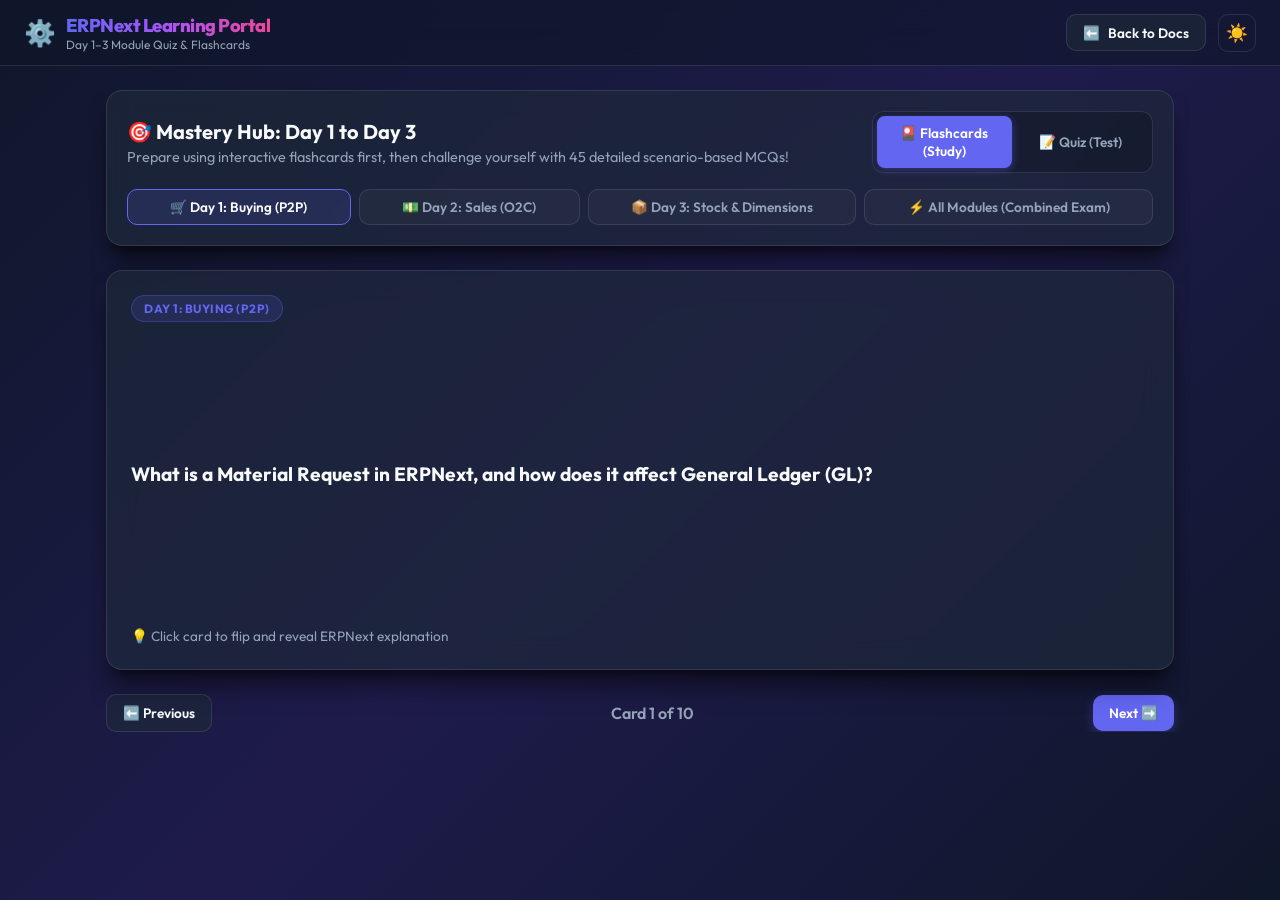
==== commit bb137f16: "Responsive Update" ====
--- a/quizNow.html
+++ b/quizNow.html
@@ -52,11 +52,19 @@
       --shadow-lg: 0 20px 25px -5px rgba(0, 0, 0, 0.08);
     }
 
+    html, body {
+      overflow-x: hidden;
+      width: 100%;
+      max-width: 100vw;
+    }
+
     * {
       box-sizing: border-box;
       margin: 0;
       padding: 0;
       font-family: 'Outfit', -apple-system, BlinkMacSystemFont, sans-serif;
+      overflow-wrap: break-word;
+      word-break: break-word;
     }
 
     body {
@@ -81,26 +89,31 @@
       position: sticky;
       top: 0;
       z-index: 100;
-      padding: 0.85rem 2rem;
+      padding: 0.85rem 1.5rem;
       display: flex;
       justify-content: space-between;
       align-items: center;
+      flex-wrap: wrap;
+      gap: 0.75rem;
+      width: 100%;
+      max-width: 100vw;
+      overflow-x: hidden;
     }
 
     .brand {
       display: flex;
       align-items: center;
-      gap: 0.75rem;
+      gap: 0.6rem;
       text-decoration: none;
       color: var(--text-main);
     }
 
     .brand-logo {
-      font-size: 1.8rem;
+      font-size: 1.6rem;
     }
 
     .brand-title {
-      font-size: 1.25rem;
+      font-size: 1.15rem;
       font-weight: 800;
       letter-spacing: -0.5px;
       background: linear-gradient(90deg, #6366f1, #a855f7, #ec4899);
@@ -111,14 +124,14 @@
     .header-actions {
       display: flex;
       align-items: center;
-      gap: 1rem;
+      gap: 0.75rem;
     }
 
     .btn {
-      padding: 0.6rem 1.2rem;
+      padding: 0.55rem 1rem;
       border-radius: 10px;
       font-weight: 600;
-      font-size: 0.9rem;
+      font-size: 0.85rem;
       cursor: pointer;
       border: none;
       transition: all 0.2s ease;
@@ -154,22 +167,23 @@
       background: transparent;
       border: 1px solid var(--border-color);
       color: var(--text-main);
-      width: 40px;
-      height: 40px;
+      width: 38px;
+      height: 38px;
       border-radius: 10px;
       cursor: pointer;
       display: flex;
       align-items: center;
       justify-content: center;
-      font-size: 1.2rem;
+      font-size: 1.1rem;
     }
 
     /* Container */
     .main-container {
       max-width: 1100px;
-      margin: 2rem auto;
-      padding: 0 1.5rem;
+      margin: 1.5rem auto;
+      padding: 0 1rem;
       width: 100%;
+      overflow-x: hidden;
     }
 
     /* App Control Bar */
@@ -178,22 +192,30 @@
       backdrop-filter: blur(12px);
       border: 1px solid var(--border-color);
       border-radius: var(--radius);
-      padding: 1.5rem;
-      margin-bottom: 2rem;
+      padding: 1.25rem;
+      margin-bottom: 1.5rem;
       box-shadow: var(--shadow-lg);
+      width: 100%;
     }
 
     .control-header {
       display: flex;
       justify-content: space-between;
-      align-items: center;
-      flex-wrap: wrap;
+      align-items: flex-start;
+      flex-direction: column;
       gap: 1rem;
-      margin-bottom: 1.2rem;
+      margin-bottom: 1rem;
+    }
+
+    @media (min-width: 640px) {
+      .control-header {
+        flex-direction: row;
+        align-items: center;
+      }
     }
 
     .control-title {
-      font-size: 1.4rem;
+      font-size: 1.25rem;
       font-weight: 700;
     }
 
@@ -203,18 +225,27 @@
       padding: 4px;
       border-radius: 12px;
       border: 1px solid var(--border-color);
+      width: 100%;
+    }
+
+    @media (min-width: 640px) {
+      .mode-switch {
+        width: auto;
+      }
     }
 
     .mode-btn {
-      padding: 0.5rem 1.2rem;
+      flex: 1;
+      padding: 0.5rem 0.85rem;
       border-radius: 8px;
       border: none;
       background: transparent;
       color: var(--text-muted);
       font-weight: 600;
-      font-size: 0.9rem;
+      font-size: 0.85rem;
       cursor: pointer;
       transition: all 0.2s ease;
+      text-align: center;
     }
 
     .mode-btn.active {
@@ -226,21 +257,23 @@
     /* Module Tabs */
     .module-tabs {
       display: flex;
-      gap: 0.75rem;
-      overflow-x: auto;
-      padding-bottom: 4px;
+      gap: 0.5rem;
+      flex-wrap: wrap;
+      width: 100%;
     }
 
     .module-tab {
-      padding: 0.6rem 1.2rem;
+      flex: 1 1 auto;
+      text-align: center;
+      padding: 0.5rem 0.85rem;
       border-radius: 10px;
       border: 1px solid var(--border-color);
       background: rgba(255, 255, 255, 0.03);
       color: var(--text-muted);
       font-weight: 600;
-      font-size: 0.9rem;
+      font-size: 0.85rem;
       cursor: pointer;
-      white-space: nowrap;
+      white-space: normal;
       transition: all 0.2s ease;
     }
 
@@ -260,12 +293,13 @@
     /* ------------------------------------------------------------- */
     .flashcard-wrapper {
       perspective: 1000px;
-      margin: 2rem 0;
+      margin: 1.5rem 0;
+      width: 100%;
     }
 
     .flashcard {
       width: 100%;
-      min-height: 380px;
+      min-height: 400px;
       position: relative;
       transform-style: preserve-3d;
       transition: transform 0.6s cubic-bezier(0.4, 0, 0.2, 1);
@@ -289,10 +323,11 @@
       background: var(--bg-card);
       backdrop-filter: blur(16px);
       box-shadow: var(--shadow-lg);
-      padding: 2.5rem;
+      padding: 1.5rem;
       display: flex;
       flex-direction: column;
       justify-content: space-between;
+      overflow-y: auto;
     }
 
     .flashcard-back {
@@ -307,9 +342,9 @@
 
     .flashcard-badge {
       align-self: flex-start;
-      padding: 0.35rem 0.85rem;
+      padding: 0.3rem 0.75rem;
       border-radius: 20px;
-      font-size: 0.8rem;
+      font-size: 0.75rem;
       font-weight: 700;
       text-transform: uppercase;
       letter-spacing: 0.5px;
@@ -319,40 +354,42 @@
     }
 
     .flashcard-question {
-      font-size: 1.4rem;
+      font-size: 1.2rem;
       font-weight: 700;
       line-height: 1.5;
-      margin: 1.5rem 0;
+      margin: 1.2rem 0;
     }
 
     .flashcard-hint {
       color: var(--text-muted);
-      font-size: 0.9rem;
+      font-size: 0.85rem;
       display: flex;
       align-items: center;
       gap: 0.5rem;
     }
 
     .flashcard-answer-text {
-      font-size: 1.1rem;
-      line-height: 1.6;
+      font-size: 1rem;
+      line-height: 1.55;
       color: var(--text-main);
+      white-space: pre-line;
     }
 
     .flashcard-analogy {
       background: rgba(59, 130, 246, 0.1);
       border-left: 4px solid var(--color-info);
-      padding: 1rem;
+      padding: 0.85rem;
       border-radius: 8px;
-      margin-top: 1rem;
-      font-size: 0.95rem;
+      margin-top: 0.85rem;
+      font-size: 0.9rem;
     }
 
     .flashcard-controls {
       display: flex;
       justify-content: space-between;
       align-items: center;
-      margin-top: 1.5rem;
+      margin-top: 1.2rem;
+      gap: 0.5rem;
     }
 
     /* ------------------------------------------------------------- */
@@ -363,17 +400,20 @@
       backdrop-filter: blur(12px);
       border: 1px solid var(--border-color);
       border-radius: var(--radius);
-      padding: 2.5rem;
+      padding: 1.5rem;
       box-shadow: var(--shadow-lg);
+      width: 100%;
     }
 
     .quiz-header {
       display: flex;
       justify-content: space-between;
       align-items: center;
-      margin-bottom: 1.5rem;
-      padding-bottom: 1rem;
+      margin-bottom: 1.2rem;
+      padding-bottom: 0.85rem;
       border-bottom: 1px solid var(--border-color);
+      flex-wrap: wrap;
+      gap: 0.5rem;
     }
 
     .quiz-progress-bar-container {
@@ -382,7 +422,7 @@
       background: rgba(255, 255, 255, 0.1);
       border-radius: 4px;
       overflow: hidden;
-      margin-bottom: 2rem;
+      margin-bottom: 1.5rem;
     }
 
     .quiz-progress-bar {
@@ -393,33 +433,34 @@
     }
 
     .question-title {
-      font-size: 1.35rem;
+      font-size: 1.15rem;
       font-weight: 700;
-      line-height: 1.5;
-      margin-bottom: 1.5rem;
+      line-height: 1.45;
+      margin-bottom: 1.2rem;
     }
 
     .options-grid {
       display: grid;
       grid-template-columns: 1fr;
-      gap: 1rem;
-      margin-bottom: 2rem;
+      gap: 0.85rem;
+      margin-bottom: 1.5rem;
     }
 
     .option-btn {
       background: rgba(255, 255, 255, 0.03);
       border: 1px solid var(--border-color);
       border-radius: 12px;
-      padding: 1.2rem;
+      padding: 1rem;
       text-align: left;
       color: var(--text-main);
-      font-size: 1rem;
+      font-size: 0.95rem;
       font-weight: 500;
       cursor: pointer;
       transition: all 0.2s ease;
       display: flex;
       align-items: center;
-      gap: 1rem;
+      gap: 0.85rem;
+      width: 100%;
     }
 
     .option-btn:hover {
@@ -435,15 +476,15 @@
     }
 
     .option-letter {
-      width: 32px;
-      height: 32px;
+      width: 30px;
+      height: 30px;
       border-radius: 8px;
       background: rgba(255, 255, 255, 0.1);
       display: flex;
       align-items: center;
       justify-content: center;
       font-weight: 700;
-      font-size: 0.9rem;
+      font-size: 0.85rem;
       flex-shrink: 0;
     }
 
@@ -451,6 +492,13 @@
       display: flex;
       justify-content: space-between;
       align-items: center;
+      gap: 0.75rem;
+      flex-wrap: wrap;
+    }
+
+    .quiz-footer .btn {
+      flex: 1 1 auto;
+      justify-content: center;
     }
 
     /* ------------------------------------------------------------- */
@@ -461,21 +509,22 @@
       backdrop-filter: blur(16px);
       border: 1px solid var(--border-color);
       border-radius: var(--radius);
-      padding: 2.5rem;
+      padding: 1.5rem;
       box-shadow: var(--shadow-lg);
+      width: 100%;
     }
 
     .score-hero {
       text-align: center;
-      padding: 2rem 1rem;
+      padding: 1.5rem 0.75rem;
       background: rgba(0, 0, 0, 0.2);
       border-radius: var(--radius);
-      margin-bottom: 2.5rem;
+      margin-bottom: 1.5rem;
       border: 1px solid var(--border-color);
     }
 
     .score-number {
-      font-size: 4rem;
+      font-size: 3rem;
       font-weight: 800;
       background: linear-gradient(90deg, #10b981, #3b82f6);
       -webkit-background-clip: text;
@@ -485,30 +534,33 @@
 
     .score-badge {
       display: inline-block;
-      padding: 0.5rem 1.5rem;
+      padding: 0.4rem 1.2rem;
       border-radius: 20px;
       font-weight: 700;
-      font-size: 1.1rem;
-      margin-top: 1rem;
+      font-size: 0.95rem;
+      margin-top: 0.75rem;
     }
 
     .review-filter-bar {
       display: flex;
-      gap: 1rem;
-      margin-bottom: 1.5rem;
+      gap: 0.5rem;
+      margin-bottom: 1.25rem;
       border-bottom: 1px solid var(--border-color);
-      padding-bottom: 1rem;
+      padding-bottom: 0.85rem;
+      flex-wrap: wrap;
     }
 
     .filter-btn {
-      padding: 0.5rem 1rem;
+      flex: 1 1 auto;
+      padding: 0.45rem 0.75rem;
       border-radius: 8px;
       border: 1px solid var(--border-color);
       background: transparent;
       color: var(--text-muted);
       cursor: pointer;
       font-weight: 600;
-      font-size: 0.85rem;
+      font-size: 0.8rem;
+      text-align: center;
     }
 
     .filter-btn.active {
@@ -519,12 +571,13 @@
 
     /* Question Review Item */
     .review-item {
-      border-radius: 14px;
-      padding: 1.5rem;
-      margin-bottom: 1.5rem;
+      border-radius: 12px;
+      padding: 1.15rem;
+      margin-bottom: 1.2rem;
       border: 1px solid var(--border-color);
       background: rgba(0, 0, 0, 0.15);
       transition: all 0.2s ease;
+      width: 100%;
     }
 
     .review-item.is-correct {
@@ -541,13 +594,15 @@
       display: flex;
       justify-content: space-between;
       align-items: center;
-      margin-bottom: 1rem;
+      margin-bottom: 0.75rem;
+      flex-wrap: wrap;
+      gap: 0.5rem;
     }
 
     .status-tag {
-      padding: 0.3rem 0.8rem;
+      padding: 0.25rem 0.7rem;
       border-radius: 20px;
-      font-size: 0.8rem;
+      font-size: 0.75rem;
       font-weight: 700;
       text-transform: uppercase;
     }
@@ -564,26 +619,28 @@
 
     .review-question {
       font-weight: 700;
-      font-size: 1.1rem;
-      margin-bottom: 1rem;
-      line-height: 1.5;
+      font-size: 1rem;
+      margin-bottom: 0.85rem;
+      line-height: 1.45;
     }
 
     .review-choices {
       display: flex;
       flex-direction: column;
-      gap: 0.6rem;
-      margin-bottom: 1rem;
+      gap: 0.5rem;
+      margin-bottom: 0.85rem;
     }
 
     .review-choice {
-      padding: 0.75rem 1rem;
+      padding: 0.65rem 0.85rem;
       border-radius: 8px;
-      font-size: 0.95rem;
+      font-size: 0.85rem;
       border: 1px solid transparent;
       display: flex;
       align-items: center;
       justify-content: space-between;
+      flex-wrap: wrap;
+      gap: 0.4rem;
     }
 
     .review-choice.user-pick-wrong {
@@ -603,30 +660,33 @@
     .review-explanation {
       background: rgba(0, 0, 0, 0.3);
       border-left: 3px solid var(--accent-primary);
-      padding: 1rem;
+      padding: 0.85rem;
       border-radius: 6px;
-      font-size: 0.9rem;
-      line-height: 1.6;
-      margin-top: 1rem;
-    }
-
-    /* Responsive */
-    @media (max-width: 768px) {
+      font-size: 0.85rem;
+      line-height: 1.55;
+      margin-top: 0.85rem;
+    }
+
+    /* Mobile Responsive Overrides */
+    @media (max-width: 640px) {
       .header {
-        padding: 0.75rem 1rem;
+        padding: 0.6rem 1rem;
+      }
+      .brand-title {
+        font-size: 1rem;
+      }
+      .brand-logo {
+        font-size: 1.4rem;
       }
       .main-container {
-        padding: 0 1rem;
-      }
-      .control-header {
-        flex-direction: column;
-        align-items: flex-start;
+        padding: 0 0.75rem;
+        margin: 1rem auto;
       }
       .flashcard {
         min-height: 420px;
       }
-      .quiz-card, .results-card {
-        padding: 1.5rem;
+      .quiz-card, .results-card, .control-card {
+        padding: 1rem;
       }
     }
   </style>
